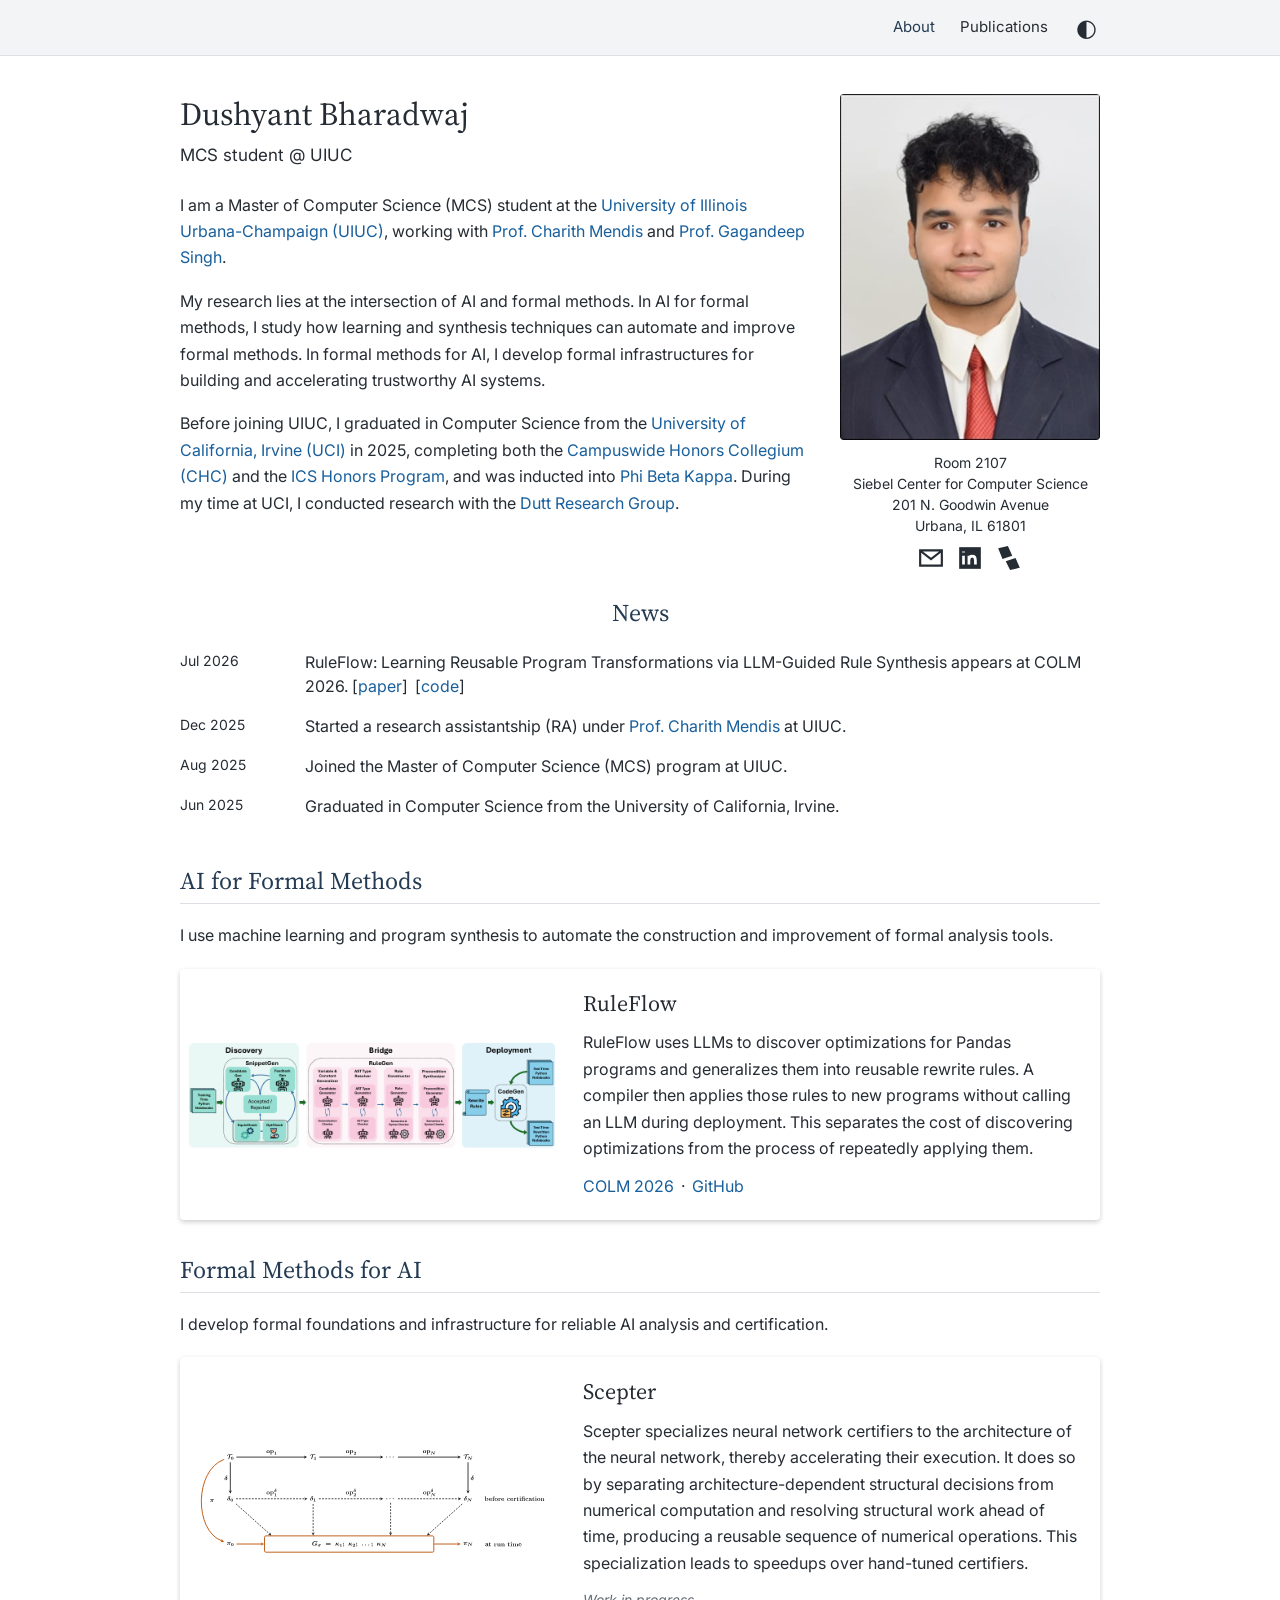
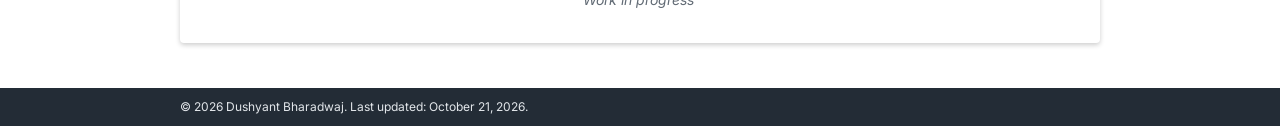
==== index.html @ 96fbc70a "Integrate research direction labels into natural prose" ====
<!doctype html><html lang="en"><head><meta charset="utf-8"><meta name="viewport" content="width=device-width,initial-scale=1"><meta name="description" content="Dushyant Bharadwaj — UIUC Master of Computer Science (MCS) student researching compilers, formal methods, and AI. UC Irvine honors graduate and Phi Beta Kappa member."><title>Dushyant Bharadwaj</title><link rel="stylesheet" href="https://fonts.googleapis.com/css2?family=Inter:wght@400;500;600;700&amp;family=Source+Serif+4:wght@400;500;600&amp;display=swap"><link rel="stylesheet" href="style.css?v=research-prose-1"><script defer src="content.js?v=research-prose-1"></script><script defer src="app.js?v=research-prose-1"></script></head><body data-page="about"><a class="skip" href="#main">Skip to content</a><header class="topbar"><div class="container nav-inner"><nav aria-label="Main navigation"><a href="index.html" data-page="about">About</a><a href="publications.html" data-page="publications">Publications</a><button id="theme" aria-label="Switch to dark theme" title="Change theme">◐</button></nav></div><div id="progress"></div></header><main class="container" id="main"></main><footer><div class="container" id="copyright"></div></footer><noscript>Please enable JavaScript to display your profile.</noscript></body></html>
---- style.css ----
:root{--bg:#fff;--text:#262c33;--muted:#626b75;--accent:#185f9b;--heading:#243b53;--nav:#f3f4f5;--active:#243b53;--border:#dce0e4;--placeholder:#f5f6f7}html[data-theme=dark]{--bg:#1d2228;--text:#e3e6e9;--muted:#adb5bf;--accent:#8dc5f5;--heading:#c1cfdd;--nav:#252c34;--active:#d0dce7;--border:#414b56;--placeholder:#292f37}*{box-sizing:border-box}body{margin:0;padding:94px 0 0;background:var(--bg);color:var(--text);font:400 16px/1.65 Inter,Arial,sans-serif}.container{max-width:950px;margin:auto;padding:0 15px}a{color:var(--accent);text-decoration:none}a:hover{text-decoration:underline}a:focus-visible,button:focus-visible,summary:focus-visible{outline:2px solid var(--accent);outline-offset:4px}.topbar{position:fixed;z-index:10;top:0;left:0;width:100%;background:var(--nav);border-bottom:1px solid var(--border)}.nav-inner{min-height:55px;display:flex;align-items:center;justify-content:flex-end}nav{display:flex;align-items:center;gap:25px}nav a{color:var(--text);font-size:15px}nav a.active{color:var(--active)}nav a:hover{text-decoration:none;color:var(--active)}#theme{font:24px Georgia,serif;border:0;background:none;color:var(--text);cursor:pointer;padding:0 3px}#progress{height:1px;width:0;background:var(--accent);position:absolute;bottom:-1px}h1,h2,h3{font-weight:400;line-height:1.3;margin-top:0}h1{font-size:32px;margin-bottom:5px}h2{font-size:24px;margin-bottom:18px;color:var(--heading)}h3{font-size:22px;margin-bottom:10px}p{margin:0 0 17px}.profile-intro{display:grid;grid-template-columns:minmax(0,1fr) 260px;gap:30px;align-items:start}.subtitle{font-size:17px;margin-bottom:23px}.profile-sidebar{padding-top:0}.portrait{width:100%;margin:0}.portrait img{width:100%;height:auto;display:block;border-radius:4px}.profile-location{text-align:center;font-size:14px;line-height:1.5;margin:12px 0 9px}.profile-social{justify-content:center}.portrait-placeholder{height:300px;background:var(--placeholder);display:flex;align-items:center;justify-content:center;flex-direction:column;color:var(--muted);gap:12px}.portrait-placeholder svg{height:72px;width:72px;stroke:currentColor;fill:none;stroke-width:1}.portrait-placeholder small{font-size:12px}.news{margin:26px 0 35px}.news h2{text-align:center}.news table{width:100%;border-collapse:collapse;line-height:1.5}.news th{font-weight:400;white-space:nowrap;vertical-align:top;text-align:left;width:125px;padding:4px 22px 12px 0;font-size:14px}.news td{padding:4px 0 12px}.research-group{margin-top:34px}.research-group>h2{padding-bottom:7px;border-bottom:1px solid var(--border)}.research-group>p{margin-bottom:20px}.project{display:grid;grid-template-columns:34% 1fr;gap:24px;align-items:center;margin-bottom:27px;padding-bottom:25px;border-bottom:1px solid var(--border)}.project.text-only{display:block}.project-image{display:flex;align-items:center;justify-content:center}.project-image img{display:block;width:100%;height:auto;max-height:250px;object-fit:contain;background:#fff;border-radius:3px}.project-placeholder{width:100%;height:160px;display:flex;flex-direction:column;align-items:center;justify-content:center;border:1px dashed var(--border);color:var(--muted);font-size:14px;background:var(--placeholder)}.project-body p{margin-bottom:12px}.project-status{font-size:14px;color:var(--muted);font-style:italic}.links{display:flex;gap:7px;flex-wrap:wrap}.missing{color:var(--accent);cursor:help}.social-icons{display:flex;align-items:center;gap:13px}.social-icons a,.social-icons .missing{display:inline-flex;color:var(--text);align-items:center;justify-content:center}.social-icons svg{width:26px;height:26px;fill:currentColor}.social-icons a:hover{color:var(--accent)}.social-bottom{justify-content:center;margin:40px 0 25px}.social-icons .missing{opacity:.65}footer{margin-top:45px;background:#232c36;color:#e3e7eb;font-size:12px;padding:9px 0}.publication{margin:28px 0;padding-bottom:24px;border-bottom:1px solid var(--border)}.publication h3{font-size:21px;margin-bottom:7px}.publication p{margin-bottom:6px}.publication details{margin-top:12px}.publication-note{font-size:13px;color:var(--muted);margin-top:10px}summary{color:var(--accent);cursor:pointer}.cv-section{margin:35px 0}.skip{position:fixed;top:-80px;left:10px;z-index:20;background:var(--bg);padding:8px}.skip:focus{top:4px}@media(max-width:700px){body{padding-top:78px}.container{padding-left:20px;padding-right:20px}.profile-intro{grid-template-columns:minmax(0,1fr) 190px;gap:22px}h1{font-size:29px}.profile-location{font-size:12px}.project{grid-template-columns:1fr;gap:15px}.project-image{max-width:380px;margin:auto}.news th{width:95px;font-size:13px;padding-right:12px}}@media(max-width:520px){.profile-intro{display:flex;flex-direction:column;gap:15px}.intro-copy{display:contents}.intro-copy h1{order:0;margin-bottom:0}.subtitle{order:1;margin-bottom:0}.profile-sidebar{order:2;width:210px;align-self:center}.bio{order:3;margin-top:8px}.news{margin-top:15px}nav{gap:20px}.research-group{margin-top:25px}h2{font-size:23px}}

.profile-location{font-style:normal}.project-subtitle{font-size:16px;font-style:italic;color:var(--heading);line-height:1.4}

.project.wide-image{grid-template-columns:1fr;gap:18px}.wide-image .project-image{max-width:none;width:100%}.wide-image .project-image img{max-height:none}

.project{grid-template-columns:5fr 7fr;gap:0;padding:0;border:0;border-radius:4px;overflow:hidden;box-shadow:0 2px 5px #0003;background:var(--bg)}.project>a,.project>.project-image{min-width:0;padding:8px}.project-body{padding:20px}.project-image img{max-height:none}.project-body h3{margin-bottom:12px}.project-body .links{margin-top:12px}@media(max-width:700px){.project{grid-template-columns:1fr}.project>a,.project>.project-image{padding:16px 16px 0;max-width:none;width:100%}}

.project.wide-image{grid-template-columns:1fr;gap:0}.project.wide-image>a{padding:20px 16px 0}.wide-image .project-image{max-width:none;width:100%}.wide-image .project-image img{max-height:none}

h1,h2,h3,h4{font-family:"Source Serif 4",Georgia,serif}.topbar,footer{font-family:Inter,Arial,sans-serif}

main a:not(:has(svg)):not(:has(.project-image)){text-decoration:none}main a:hover{color:var(--heading);text-decoration:none}

main a:hover{text-decoration:none}
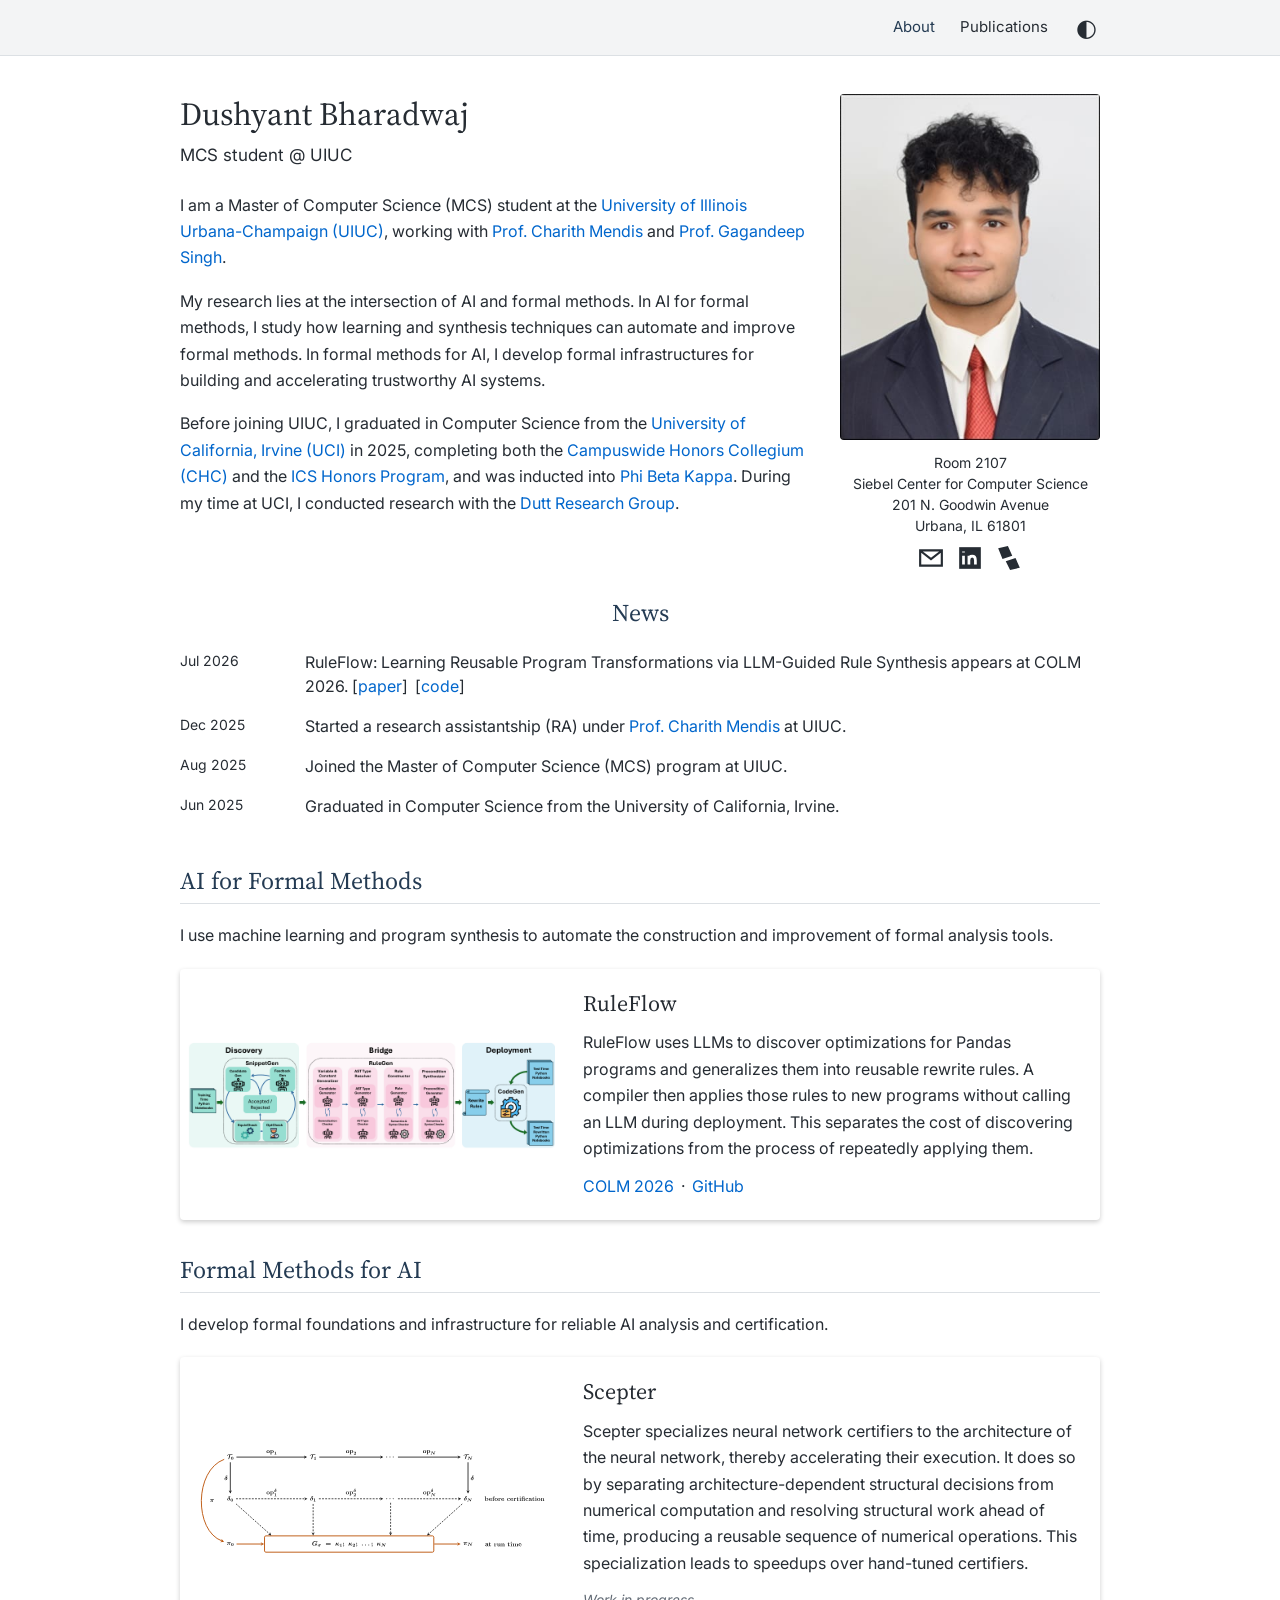
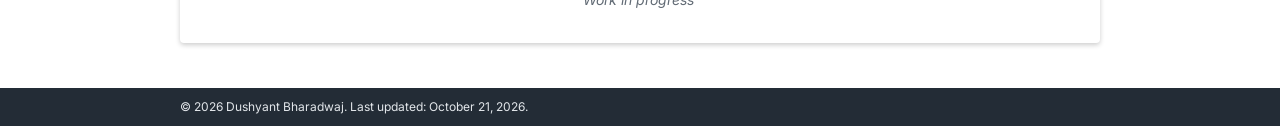
==== commit 3daae9fb: "Make link color a clearer blue" ====
--- a/index.html
+++ b/index.html
@@ -1 +1 @@
-<!doctype html><html lang="en"><head><meta charset="utf-8"><meta name="viewport" content="width=device-width,initial-scale=1"><meta name="description" content="Dushyant Bharadwaj — UIUC Master of Computer Science (MCS) student researching compilers, formal methods, and AI. UC Irvine honors graduate and Phi Beta Kappa member."><title>Dushyant Bharadwaj</title><link rel="stylesheet" href="https://fonts.googleapis.com/css2?family=Inter:wght@400;500;600;700&amp;family=Source+Serif+4:wght@400;500;600&amp;display=swap"><link rel="stylesheet" href="style.css?v=research-prose-1"><script defer src="content.js?v=research-prose-1"></script><script defer src="app.js?v=research-prose-1"></script></head><body data-page="about"><a class="skip" href="#main">Skip to content</a><header class="topbar"><div class="container nav-inner"><nav aria-label="Main navigation"><a href="index.html" data-page="about">About</a><a href="publications.html" data-page="publications">Publications</a><button id="theme" aria-label="Switch to dark theme" title="Change theme">◐</button></nav></div><div id="progress"></div></header><main class="container" id="main"></main><footer><div class="container" id="copyright"></div></footer><noscript>Please enable JavaScript to display your profile.</noscript></body></html>
+<!doctype html><html lang="en"><head><meta charset="utf-8"><meta name="viewport" content="width=device-width,initial-scale=1"><meta name="description" content="Dushyant Bharadwaj — UIUC Master of Computer Science (MCS) student researching compilers, formal methods, and AI. UC Irvine honors graduate and Phi Beta Kappa member."><title>Dushyant Bharadwaj</title><link rel="stylesheet" href="https://fonts.googleapis.com/css2?family=Inter:wght@400;500;600;700&amp;family=Source+Serif+4:wght@400;500;600&amp;display=swap"><link rel="stylesheet" href="style.css?v=bluer-links-1"><script defer src="content.js?v=bluer-links-1"></script><script defer src="app.js?v=bluer-links-1"></script></head><body data-page="about"><a class="skip" href="#main">Skip to content</a><header class="topbar"><div class="container nav-inner"><nav aria-label="Main navigation"><a href="index.html" data-page="about">About</a><a href="publications.html" data-page="publications">Publications</a><button id="theme" aria-label="Switch to dark theme" title="Change theme">◐</button></nav></div><div id="progress"></div></header><main class="container" id="main"></main><footer><div class="container" id="copyright"></div></footer><noscript>Please enable JavaScript to display your profile.</noscript></body></html>
--- a/style.css
+++ b/style.css
@@ -1,4 +1,4 @@
-:root{--bg:#fff;--text:#262c33;--muted:#626b75;--accent:#185f9b;--heading:#243b53;--nav:#f3f4f5;--active:#243b53;--border:#dce0e4;--placeholder:#f5f6f7}html[data-theme=dark]{--bg:#1d2228;--text:#e3e6e9;--muted:#adb5bf;--accent:#8dc5f5;--heading:#c1cfdd;--nav:#252c34;--active:#d0dce7;--border:#414b56;--placeholder:#292f37}*{box-sizing:border-box}body{margin:0;padding:94px 0 0;background:var(--bg);color:var(--text);font:400 16px/1.65 Inter,Arial,sans-serif}.container{max-width:950px;margin:auto;padding:0 15px}a{color:var(--accent);text-decoration:none}a:hover{text-decoration:underline}a:focus-visible,button:focus-visible,summary:focus-visible{outline:2px solid var(--accent);outline-offset:4px}.topbar{position:fixed;z-index:10;top:0;left:0;width:100%;background:var(--nav);border-bottom:1px solid var(--border)}.nav-inner{min-height:55px;display:flex;align-items:center;justify-content:flex-end}nav{display:flex;align-items:center;gap:25px}nav a{color:var(--text);font-size:15px}nav a.active{color:var(--active)}nav a:hover{text-decoration:none;color:var(--active)}#theme{font:24px Georgia,serif;border:0;background:none;color:var(--text);cursor:pointer;padding:0 3px}#progress{height:1px;width:0;background:var(--accent);position:absolute;bottom:-1px}h1,h2,h3{font-weight:400;line-height:1.3;margin-top:0}h1{font-size:32px;margin-bottom:5px}h2{font-size:24px;margin-bottom:18px;color:var(--heading)}h3{font-size:22px;margin-bottom:10px}p{margin:0 0 17px}.profile-intro{display:grid;grid-template-columns:minmax(0,1fr) 260px;gap:30px;align-items:start}.subtitle{font-size:17px;margin-bottom:23px}.profile-sidebar{padding-top:0}.portrait{width:100%;margin:0}.portrait img{width:100%;height:auto;display:block;border-radius:4px}.profile-location{text-align:center;font-size:14px;line-height:1.5;margin:12px 0 9px}.profile-social{justify-content:center}.portrait-placeholder{height:300px;background:var(--placeholder);display:flex;align-items:center;justify-content:center;flex-direction:column;color:var(--muted);gap:12px}.portrait-placeholder svg{height:72px;width:72px;stroke:currentColor;fill:none;stroke-width:1}.portrait-placeholder small{font-size:12px}.news{margin:26px 0 35px}.news h2{text-align:center}.news table{width:100%;border-collapse:collapse;line-height:1.5}.news th{font-weight:400;white-space:nowrap;vertical-align:top;text-align:left;width:125px;padding:4px 22px 12px 0;font-size:14px}.news td{padding:4px 0 12px}.research-group{margin-top:34px}.research-group>h2{padding-bottom:7px;border-bottom:1px solid var(--border)}.research-group>p{margin-bottom:20px}.project{display:grid;grid-template-columns:34% 1fr;gap:24px;align-items:center;margin-bottom:27px;padding-bottom:25px;border-bottom:1px solid var(--border)}.project.text-only{display:block}.project-image{display:flex;align-items:center;justify-content:center}.project-image img{display:block;width:100%;height:auto;max-height:250px;object-fit:contain;background:#fff;border-radius:3px}.project-placeholder{width:100%;height:160px;display:flex;flex-direction:column;align-items:center;justify-content:center;border:1px dashed var(--border);color:var(--muted);font-size:14px;background:var(--placeholder)}.project-body p{margin-bottom:12px}.project-status{font-size:14px;color:var(--muted);font-style:italic}.links{display:flex;gap:7px;flex-wrap:wrap}.missing{color:var(--accent);cursor:help}.social-icons{display:flex;align-items:center;gap:13px}.social-icons a,.social-icons .missing{display:inline-flex;color:var(--text);align-items:center;justify-content:center}.social-icons svg{width:26px;height:26px;fill:currentColor}.social-icons a:hover{color:var(--accent)}.social-bottom{justify-content:center;margin:40px 0 25px}.social-icons .missing{opacity:.65}footer{margin-top:45px;background:#232c36;color:#e3e7eb;font-size:12px;padding:9px 0}.publication{margin:28px 0;padding-bottom:24px;border-bottom:1px solid var(--border)}.publication h3{font-size:21px;margin-bottom:7px}.publication p{margin-bottom:6px}.publication details{margin-top:12px}.publication-note{font-size:13px;color:var(--muted);margin-top:10px}summary{color:var(--accent);cursor:pointer}.cv-section{margin:35px 0}.skip{position:fixed;top:-80px;left:10px;z-index:20;background:var(--bg);padding:8px}.skip:focus{top:4px}@media(max-width:700px){body{padding-top:78px}.container{padding-left:20px;padding-right:20px}.profile-intro{grid-template-columns:minmax(0,1fr) 190px;gap:22px}h1{font-size:29px}.profile-location{font-size:12px}.project{grid-template-columns:1fr;gap:15px}.project-image{max-width:380px;margin:auto}.news th{width:95px;font-size:13px;padding-right:12px}}@media(max-width:520px){.profile-intro{display:flex;flex-direction:column;gap:15px}.intro-copy{display:contents}.intro-copy h1{order:0;margin-bottom:0}.subtitle{order:1;margin-bottom:0}.profile-sidebar{order:2;width:210px;align-self:center}.bio{order:3;margin-top:8px}.news{margin-top:15px}nav{gap:20px}.research-group{margin-top:25px}h2{font-size:23px}}
+:root{--bg:#fff;--text:#262c33;--muted:#626b75;--accent:#0066cc;--heading:#243b53;--nav:#f3f4f5;--active:#243b53;--border:#dce0e4;--placeholder:#f5f6f7}html[data-theme=dark]{--bg:#1d2228;--text:#e3e6e9;--muted:#adb5bf;--accent:#79b8ff;--heading:#c1cfdd;--nav:#252c34;--active:#d0dce7;--border:#414b56;--placeholder:#292f37}*{box-sizing:border-box}body{margin:0;padding:94px 0 0;background:var(--bg);color:var(--text);font:400 16px/1.65 Inter,Arial,sans-serif}.container{max-width:950px;margin:auto;padding:0 15px}a{color:var(--accent);text-decoration:none}a:hover{text-decoration:underline}a:focus-visible,button:focus-visible,summary:focus-visible{outline:2px solid var(--accent);outline-offset:4px}.topbar{position:fixed;z-index:10;top:0;left:0;width:100%;background:var(--nav);border-bottom:1px solid var(--border)}.nav-inner{min-height:55px;display:flex;align-items:center;justify-content:flex-end}nav{display:flex;align-items:center;gap:25px}nav a{color:var(--text);font-size:15px}nav a.active{color:var(--active)}nav a:hover{text-decoration:none;color:var(--active)}#theme{font:24px Georgia,serif;border:0;background:none;color:var(--text);cursor:pointer;padding:0 3px}#progress{height:1px;width:0;background:var(--accent);position:absolute;bottom:-1px}h1,h2,h3{font-weight:400;line-height:1.3;margin-top:0}h1{font-size:32px;margin-bottom:5px}h2{font-size:24px;margin-bottom:18px;color:var(--heading)}h3{font-size:22px;margin-bottom:10px}p{margin:0 0 17px}.profile-intro{display:grid;grid-template-columns:minmax(0,1fr) 260px;gap:30px;align-items:start}.subtitle{font-size:17px;margin-bottom:23px}.profile-sidebar{padding-top:0}.portrait{width:100%;margin:0}.portrait img{width:100%;height:auto;display:block;border-radius:4px}.profile-location{text-align:center;font-size:14px;line-height:1.5;margin:12px 0 9px}.profile-social{justify-content:center}.portrait-placeholder{height:300px;background:var(--placeholder);display:flex;align-items:center;justify-content:center;flex-direction:column;color:var(--muted);gap:12px}.portrait-placeholder svg{height:72px;width:72px;stroke:currentColor;fill:none;stroke-width:1}.portrait-placeholder small{font-size:12px}.news{margin:26px 0 35px}.news h2{text-align:center}.news table{width:100%;border-collapse:collapse;line-height:1.5}.news th{font-weight:400;white-space:nowrap;vertical-align:top;text-align:left;width:125px;padding:4px 22px 12px 0;font-size:14px}.news td{padding:4px 0 12px}.research-group{margin-top:34px}.research-group>h2{padding-bottom:7px;border-bottom:1px solid var(--border)}.research-group>p{margin-bottom:20px}.project{display:grid;grid-template-columns:34% 1fr;gap:24px;align-items:center;margin-bottom:27px;padding-bottom:25px;border-bottom:1px solid var(--border)}.project.text-only{display:block}.project-image{display:flex;align-items:center;justify-content:center}.project-image img{display:block;width:100%;height:auto;max-height:250px;object-fit:contain;background:#fff;border-radius:3px}.project-placeholder{width:100%;height:160px;display:flex;flex-direction:column;align-items:center;justify-content:center;border:1px dashed var(--border);color:var(--muted);font-size:14px;background:var(--placeholder)}.project-body p{margin-bottom:12px}.project-status{font-size:14px;color:var(--muted);font-style:italic}.links{display:flex;gap:7px;flex-wrap:wrap}.missing{color:var(--accent);cursor:help}.social-icons{display:flex;align-items:center;gap:13px}.social-icons a,.social-icons .missing{display:inline-flex;color:var(--text);align-items:center;justify-content:center}.social-icons svg{width:26px;height:26px;fill:currentColor}.social-icons a:hover{color:var(--accent)}.social-bottom{justify-content:center;margin:40px 0 25px}.social-icons .missing{opacity:.65}footer{margin-top:45px;background:#232c36;color:#e3e7eb;font-size:12px;padding:9px 0}.publication{margin:28px 0;padding-bottom:24px;border-bottom:1px solid var(--border)}.publication h3{font-size:21px;margin-bottom:7px}.publication p{margin-bottom:6px}.publication details{margin-top:12px}.publication-note{font-size:13px;color:var(--muted);margin-top:10px}summary{color:var(--accent);cursor:pointer}.cv-section{margin:35px 0}.skip{position:fixed;top:-80px;left:10px;z-index:20;background:var(--bg);padding:8px}.skip:focus{top:4px}@media(max-width:700px){body{padding-top:78px}.container{padding-left:20px;padding-right:20px}.profile-intro{grid-template-columns:minmax(0,1fr) 190px;gap:22px}h1{font-size:29px}.profile-location{font-size:12px}.project{grid-template-columns:1fr;gap:15px}.project-image{max-width:380px;margin:auto}.news th{width:95px;font-size:13px;padding-right:12px}}@media(max-width:520px){.profile-intro{display:flex;flex-direction:column;gap:15px}.intro-copy{display:contents}.intro-copy h1{order:0;margin-bottom:0}.subtitle{order:1;margin-bottom:0}.profile-sidebar{order:2;width:210px;align-self:center}.bio{order:3;margin-top:8px}.news{margin-top:15px}nav{gap:20px}.research-group{margin-top:25px}h2{font-size:23px}}
 
 .profile-location{font-style:normal}.project-subtitle{font-size:16px;font-style:italic;color:var(--heading);line-height:1.4}
 
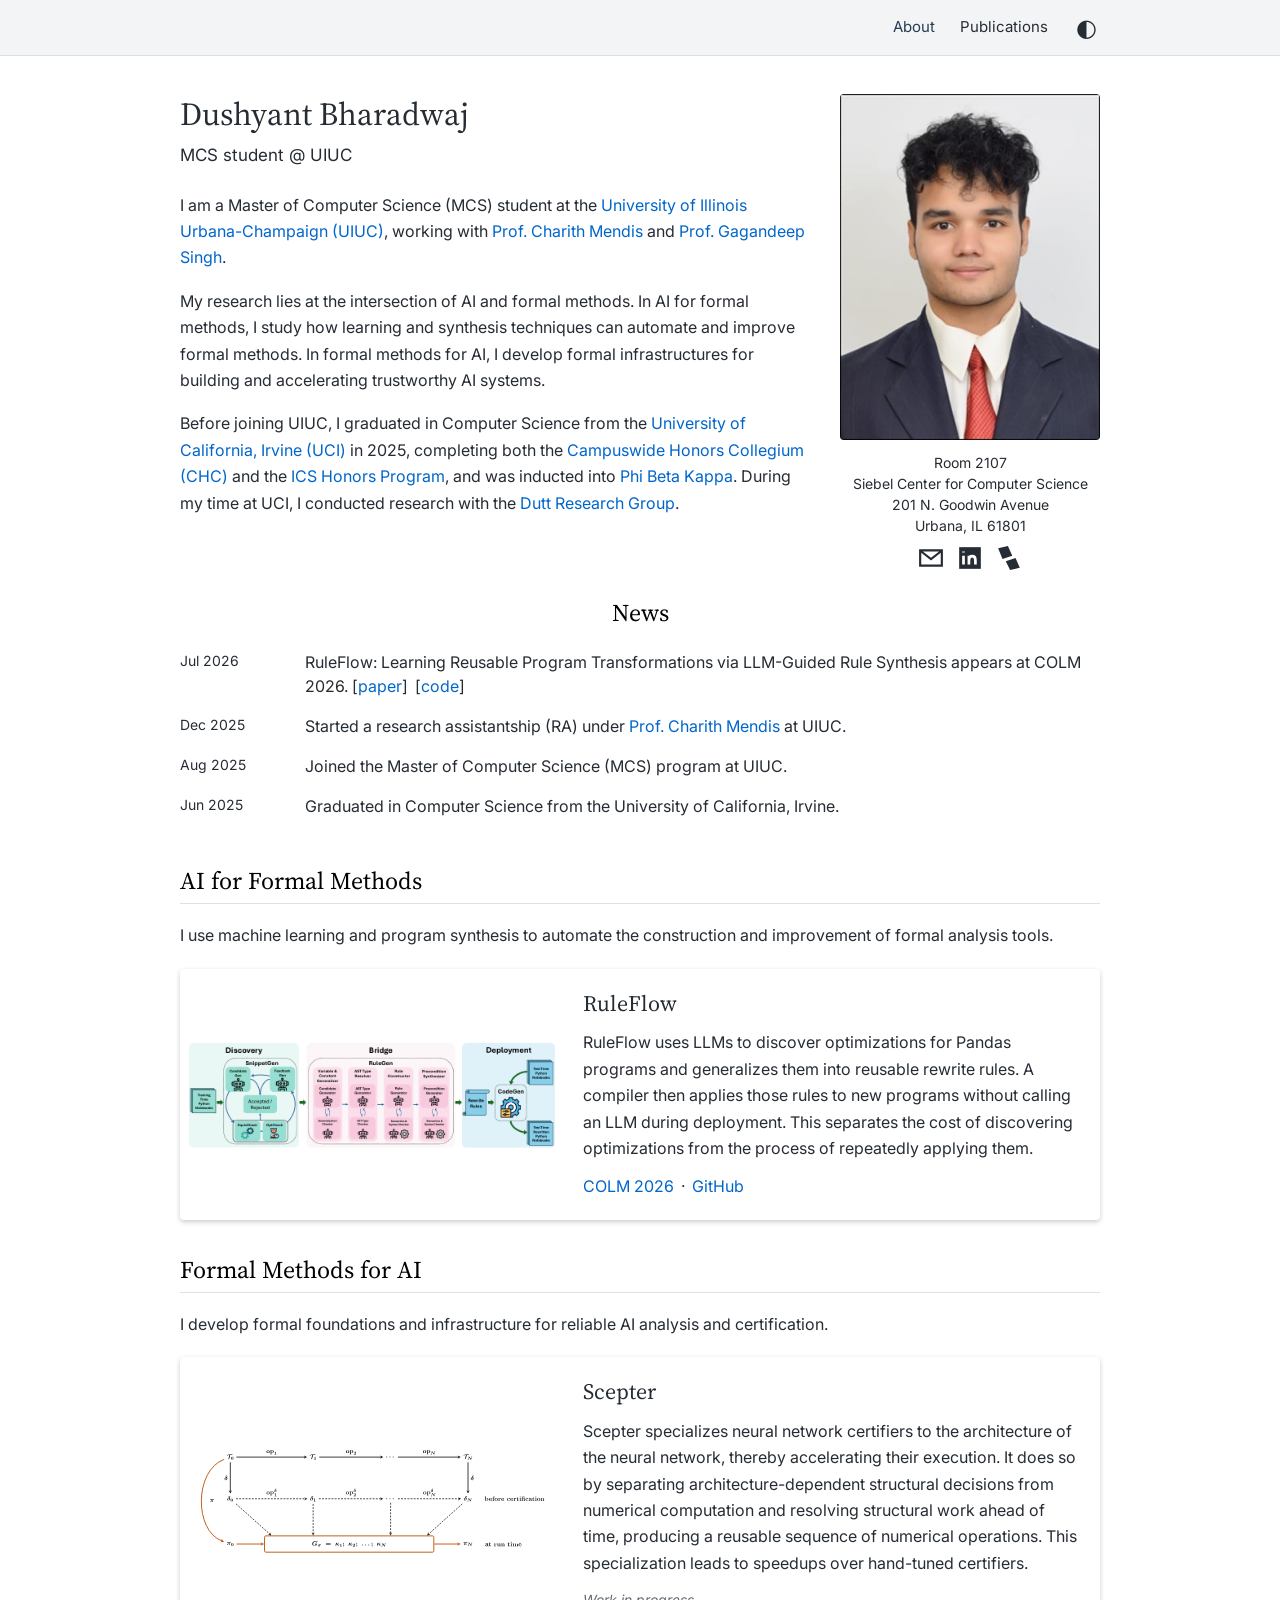
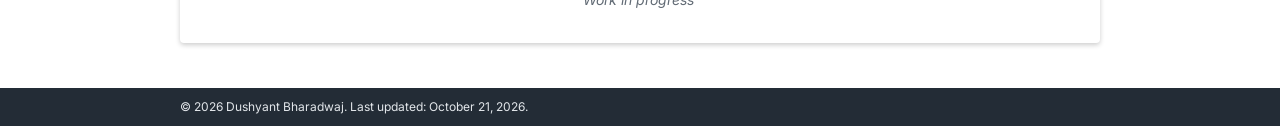
==== commit 6826fd72: "Make news and research section headings black" ====
--- a/index.html
+++ b/index.html
@@ -1 +1 @@
-<!doctype html><html lang="en"><head><meta charset="utf-8"><meta name="viewport" content="width=device-width,initial-scale=1"><meta name="description" content="Dushyant Bharadwaj — UIUC Master of Computer Science (MCS) student researching compilers, formal methods, and AI. UC Irvine honors graduate and Phi Beta Kappa member."><title>Dushyant Bharadwaj</title><link rel="stylesheet" href="https://fonts.googleapis.com/css2?family=Inter:wght@400;500;600;700&amp;family=Source+Serif+4:wght@400;500;600&amp;display=swap"><link rel="stylesheet" href="style.css?v=bluer-links-1"><script defer src="content.js?v=bluer-links-1"></script><script defer src="app.js?v=bluer-links-1"></script></head><body data-page="about"><a class="skip" href="#main">Skip to content</a><header class="topbar"><div class="container nav-inner"><nav aria-label="Main navigation"><a href="index.html" data-page="about">About</a><a href="publications.html" data-page="publications">Publications</a><button id="theme" aria-label="Switch to dark theme" title="Change theme">◐</button></nav></div><div id="progress"></div></header><main class="container" id="main"></main><footer><div class="container" id="copyright"></div></footer><noscript>Please enable JavaScript to display your profile.</noscript></body></html>
+<!doctype html><html lang="en"><head><meta charset="utf-8"><meta name="viewport" content="width=device-width,initial-scale=1"><meta name="description" content="Dushyant Bharadwaj — UIUC Master of Computer Science (MCS) student researching compilers, formal methods, and AI. UC Irvine honors graduate and Phi Beta Kappa member."><title>Dushyant Bharadwaj</title><link rel="stylesheet" href="https://fonts.googleapis.com/css2?family=Inter:wght@400;500;600;700&amp;family=Source+Serif+4:wght@400;500;600&amp;display=swap"><link rel="stylesheet" href="style.css?v=black-headings-1"><script defer src="content.js?v=black-headings-1"></script><script defer src="app.js?v=black-headings-1"></script></head><body data-page="about"><a class="skip" href="#main">Skip to content</a><header class="topbar"><div class="container nav-inner"><nav aria-label="Main navigation"><a href="index.html" data-page="about">About</a><a href="publications.html" data-page="publications">Publications</a><button id="theme" aria-label="Switch to dark theme" title="Change theme">◐</button></nav></div><div id="progress"></div></header><main class="container" id="main"></main><footer><div class="container" id="copyright"></div></footer><noscript>Please enable JavaScript to display your profile.</noscript></body></html>
--- a/style.css
+++ b/style.css
@@ -13,3 +13,5 @@
 main a:not(:has(svg)):not(:has(.project-image)){text-decoration:none}main a:hover{color:var(--heading);text-decoration:none}
 
 main a:hover{text-decoration:none}
+
+.news h2,.research-group>h2{color:#000}html[data-theme=dark] .news h2,html[data-theme=dark] .research-group>h2{color:var(--text)}
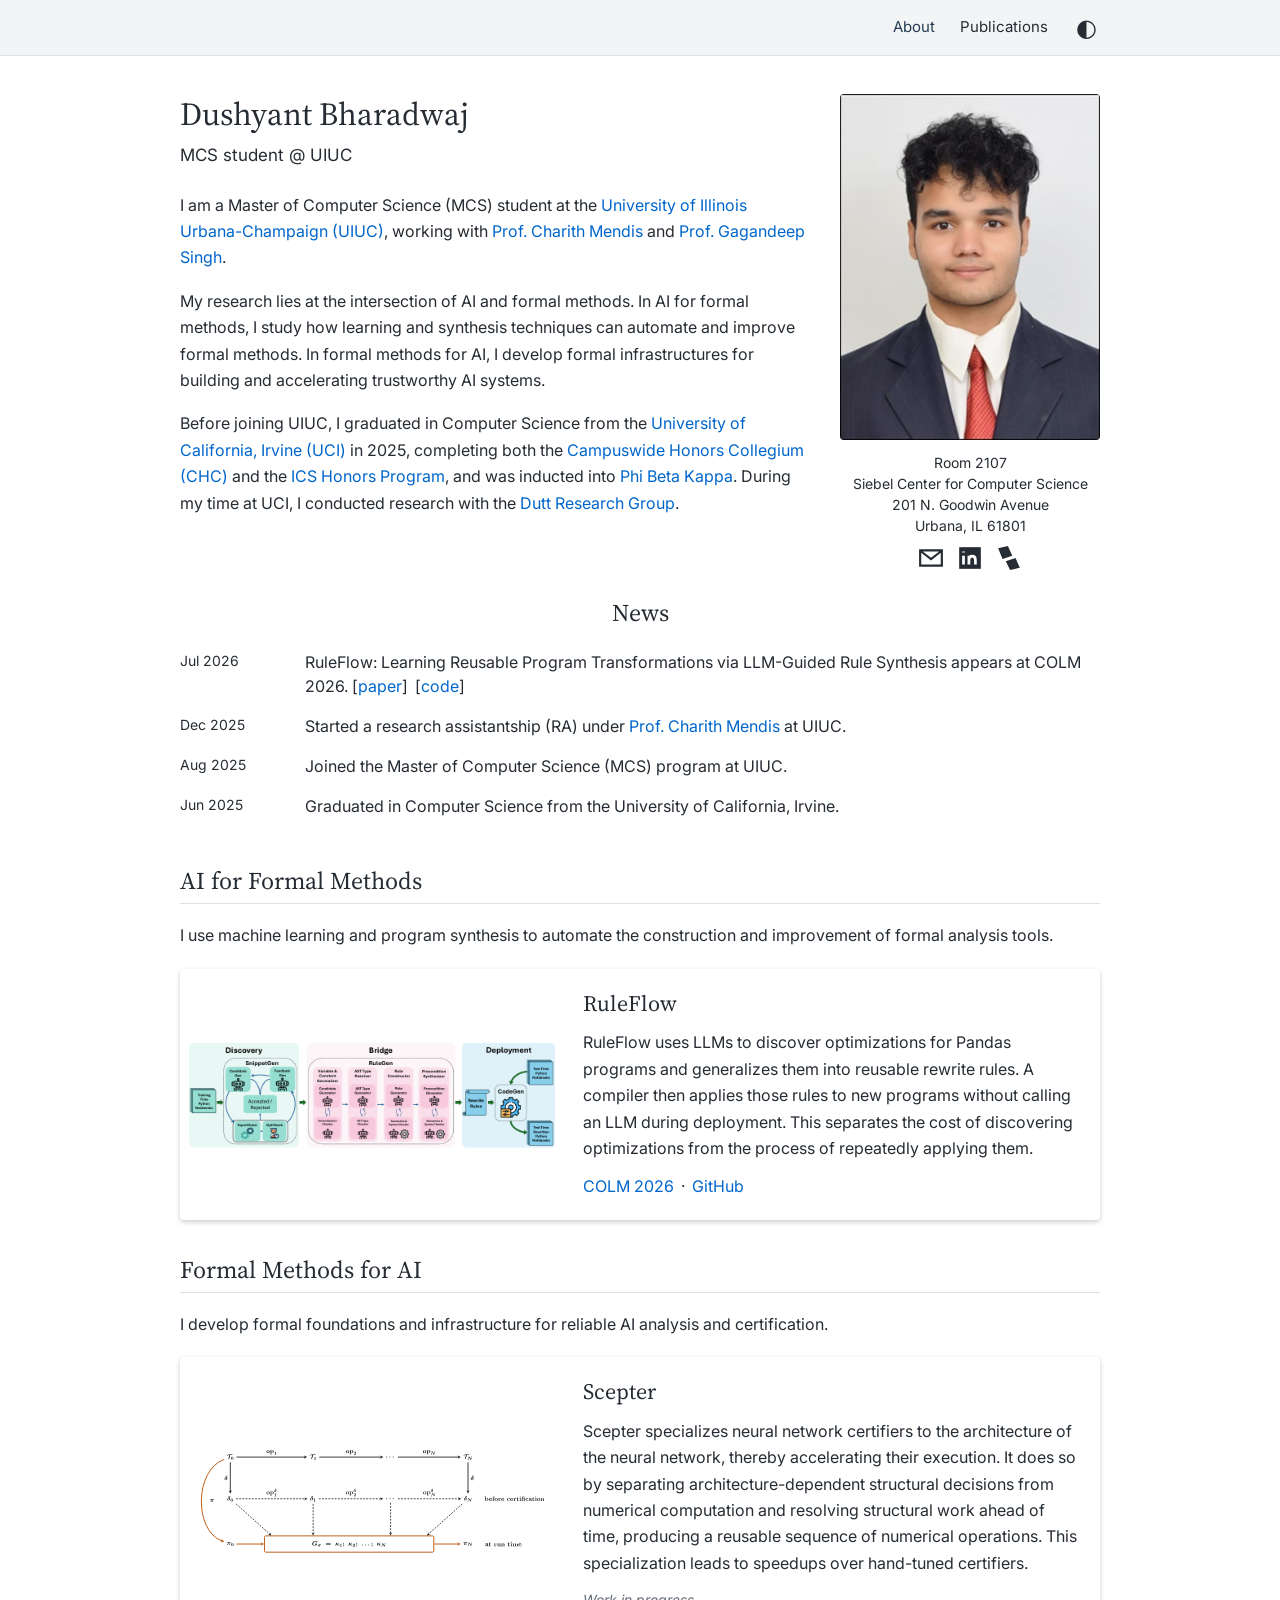
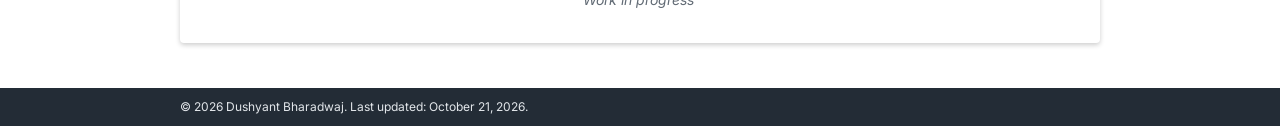
==== commit 8d24b558: "Use consistent heading color throughout website" ====
--- a/index.html
+++ b/index.html
@@ -1 +1 @@
-<!doctype html><html lang="en"><head><meta charset="utf-8"><meta name="viewport" content="width=device-width,initial-scale=1"><meta name="description" content="Dushyant Bharadwaj — UIUC Master of Computer Science (MCS) student researching compilers, formal methods, and AI. UC Irvine honors graduate and Phi Beta Kappa member."><title>Dushyant Bharadwaj</title><link rel="stylesheet" href="https://fonts.googleapis.com/css2?family=Inter:wght@400;500;600;700&amp;family=Source+Serif+4:wght@400;500;600&amp;display=swap"><link rel="stylesheet" href="style.css?v=black-headings-1"><script defer src="content.js?v=black-headings-1"></script><script defer src="app.js?v=black-headings-1"></script></head><body data-page="about"><a class="skip" href="#main">Skip to content</a><header class="topbar"><div class="container nav-inner"><nav aria-label="Main navigation"><a href="index.html" data-page="about">About</a><a href="publications.html" data-page="publications">Publications</a><button id="theme" aria-label="Switch to dark theme" title="Change theme">◐</button></nav></div><div id="progress"></div></header><main class="container" id="main"></main><footer><div class="container" id="copyright"></div></footer><noscript>Please enable JavaScript to display your profile.</noscript></body></html>
+<!doctype html><html lang="en"><head><meta charset="utf-8"><meta name="viewport" content="width=device-width,initial-scale=1"><meta name="description" content="Dushyant Bharadwaj — UIUC Master of Computer Science (MCS) student researching compilers, formal methods, and AI. UC Irvine honors graduate and Phi Beta Kappa member."><title>Dushyant Bharadwaj</title><link rel="stylesheet" href="https://fonts.googleapis.com/css2?family=Inter:wght@400;500;600;700&amp;family=Source+Serif+4:wght@400;500;600&amp;display=swap"><link rel="stylesheet" href="style.css?v=consistent-headings-1"><script defer src="content.js?v=consistent-headings-1"></script><script defer src="app.js?v=consistent-headings-1"></script></head><body data-page="about"><a class="skip" href="#main">Skip to content</a><header class="topbar"><div class="container nav-inner"><nav aria-label="Main navigation"><a href="index.html" data-page="about">About</a><a href="publications.html" data-page="publications">Publications</a><button id="theme" aria-label="Switch to dark theme" title="Change theme">◐</button></nav></div><div id="progress"></div></header><main class="container" id="main"></main><footer><div class="container" id="copyright"></div></footer><noscript>Please enable JavaScript to display your profile.</noscript></body></html>
--- a/style.css
+++ b/style.css
@@ -15,3 +15,5 @@
 main a:hover{text-decoration:none}
 
 .news h2,.research-group>h2{color:#000}html[data-theme=dark] .news h2,html[data-theme=dark] .research-group>h2{color:var(--text)}
+
+h1,h2,h3,h4,.news h2,.research-group>h2{color:var(--text)}
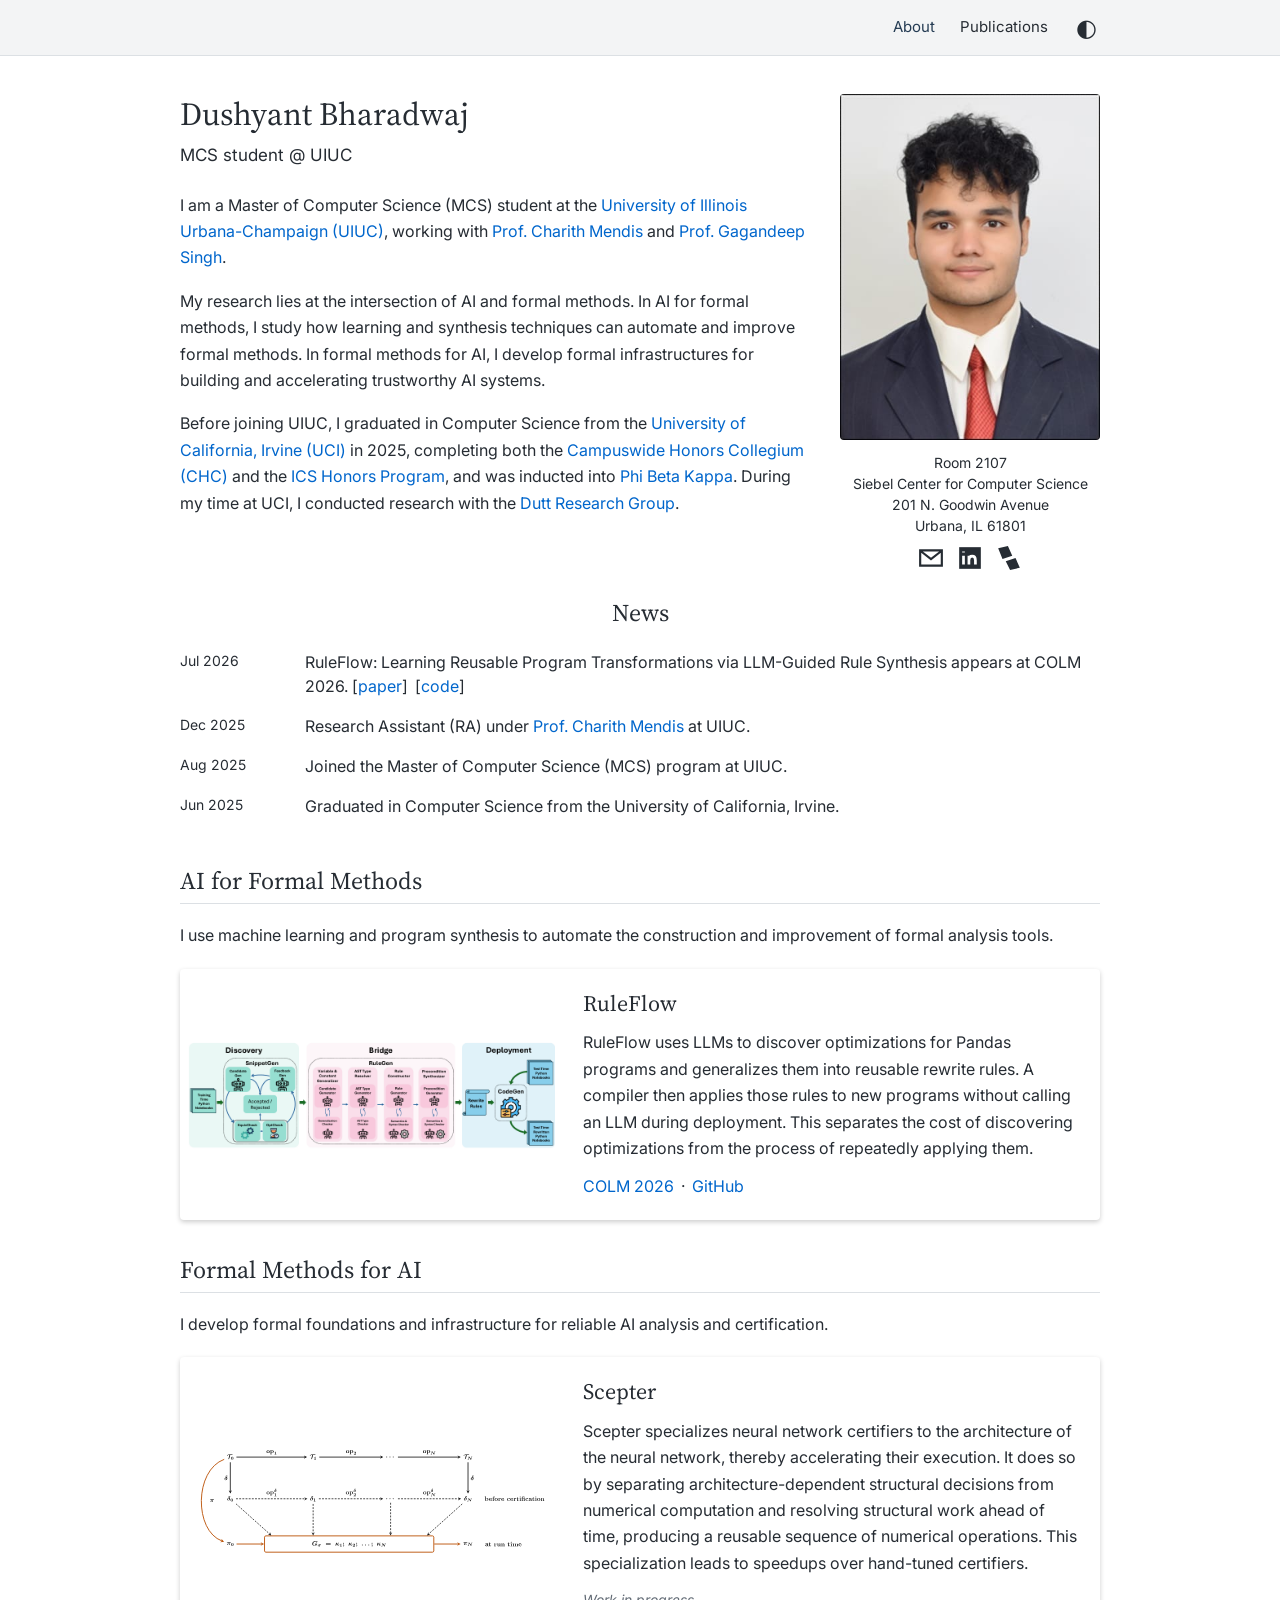
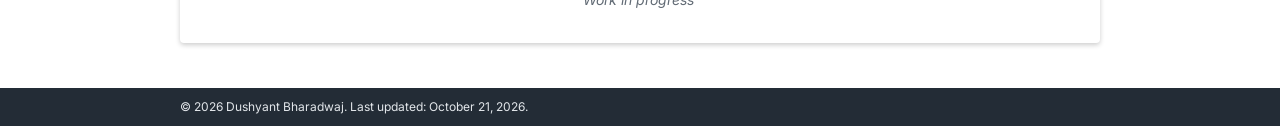
==== commit f198eee3: "Describe research assistant role as ongoing" ====
--- a/index.html
+++ b/index.html
@@ -1 +1 @@
-<!doctype html><html lang="en"><head><meta charset="utf-8"><meta name="viewport" content="width=device-width,initial-scale=1"><meta name="description" content="Dushyant Bharadwaj — UIUC Master of Computer Science (MCS) student researching compilers, formal methods, and AI. UC Irvine honors graduate and Phi Beta Kappa member."><title>Dushyant Bharadwaj</title><link rel="stylesheet" href="https://fonts.googleapis.com/css2?family=Inter:wght@400;500;600;700&amp;family=Source+Serif+4:wght@400;500;600&amp;display=swap"><link rel="stylesheet" href="style.css?v=consistent-headings-1"><script defer src="content.js?v=consistent-headings-1"></script><script defer src="app.js?v=consistent-headings-1"></script></head><body data-page="about"><a class="skip" href="#main">Skip to content</a><header class="topbar"><div class="container nav-inner"><nav aria-label="Main navigation"><a href="index.html" data-page="about">About</a><a href="publications.html" data-page="publications">Publications</a><button id="theme" aria-label="Switch to dark theme" title="Change theme">◐</button></nav></div><div id="progress"></div></header><main class="container" id="main"></main><footer><div class="container" id="copyright"></div></footer><noscript>Please enable JavaScript to display your profile.</noscript></body></html>
+<!doctype html><html lang="en"><head><meta charset="utf-8"><meta name="viewport" content="width=device-width,initial-scale=1"><meta name="description" content="Dushyant Bharadwaj — UIUC Master of Computer Science (MCS) student researching compilers, formal methods, and AI. UC Irvine honors graduate and Phi Beta Kappa member."><title>Dushyant Bharadwaj</title><link rel="stylesheet" href="https://fonts.googleapis.com/css2?family=Inter:wght@400;500;600;700&amp;family=Source+Serif+4:wght@400;500;600&amp;display=swap"><link rel="stylesheet" href="style.css?v=ongoing-ra-1"><script defer src="content.js?v=ongoing-ra-1"></script><script defer src="app.js?v=ongoing-ra-1"></script></head><body data-page="about"><a class="skip" href="#main">Skip to content</a><header class="topbar"><div class="container nav-inner"><nav aria-label="Main navigation"><a href="index.html" data-page="about">About</a><a href="publications.html" data-page="publications">Publications</a><button id="theme" aria-label="Switch to dark theme" title="Change theme">◐</button></nav></div><div id="progress"></div></header><main class="container" id="main"></main><footer><div class="container" id="copyright"></div></footer><noscript>Please enable JavaScript to display your profile.</noscript></body></html>
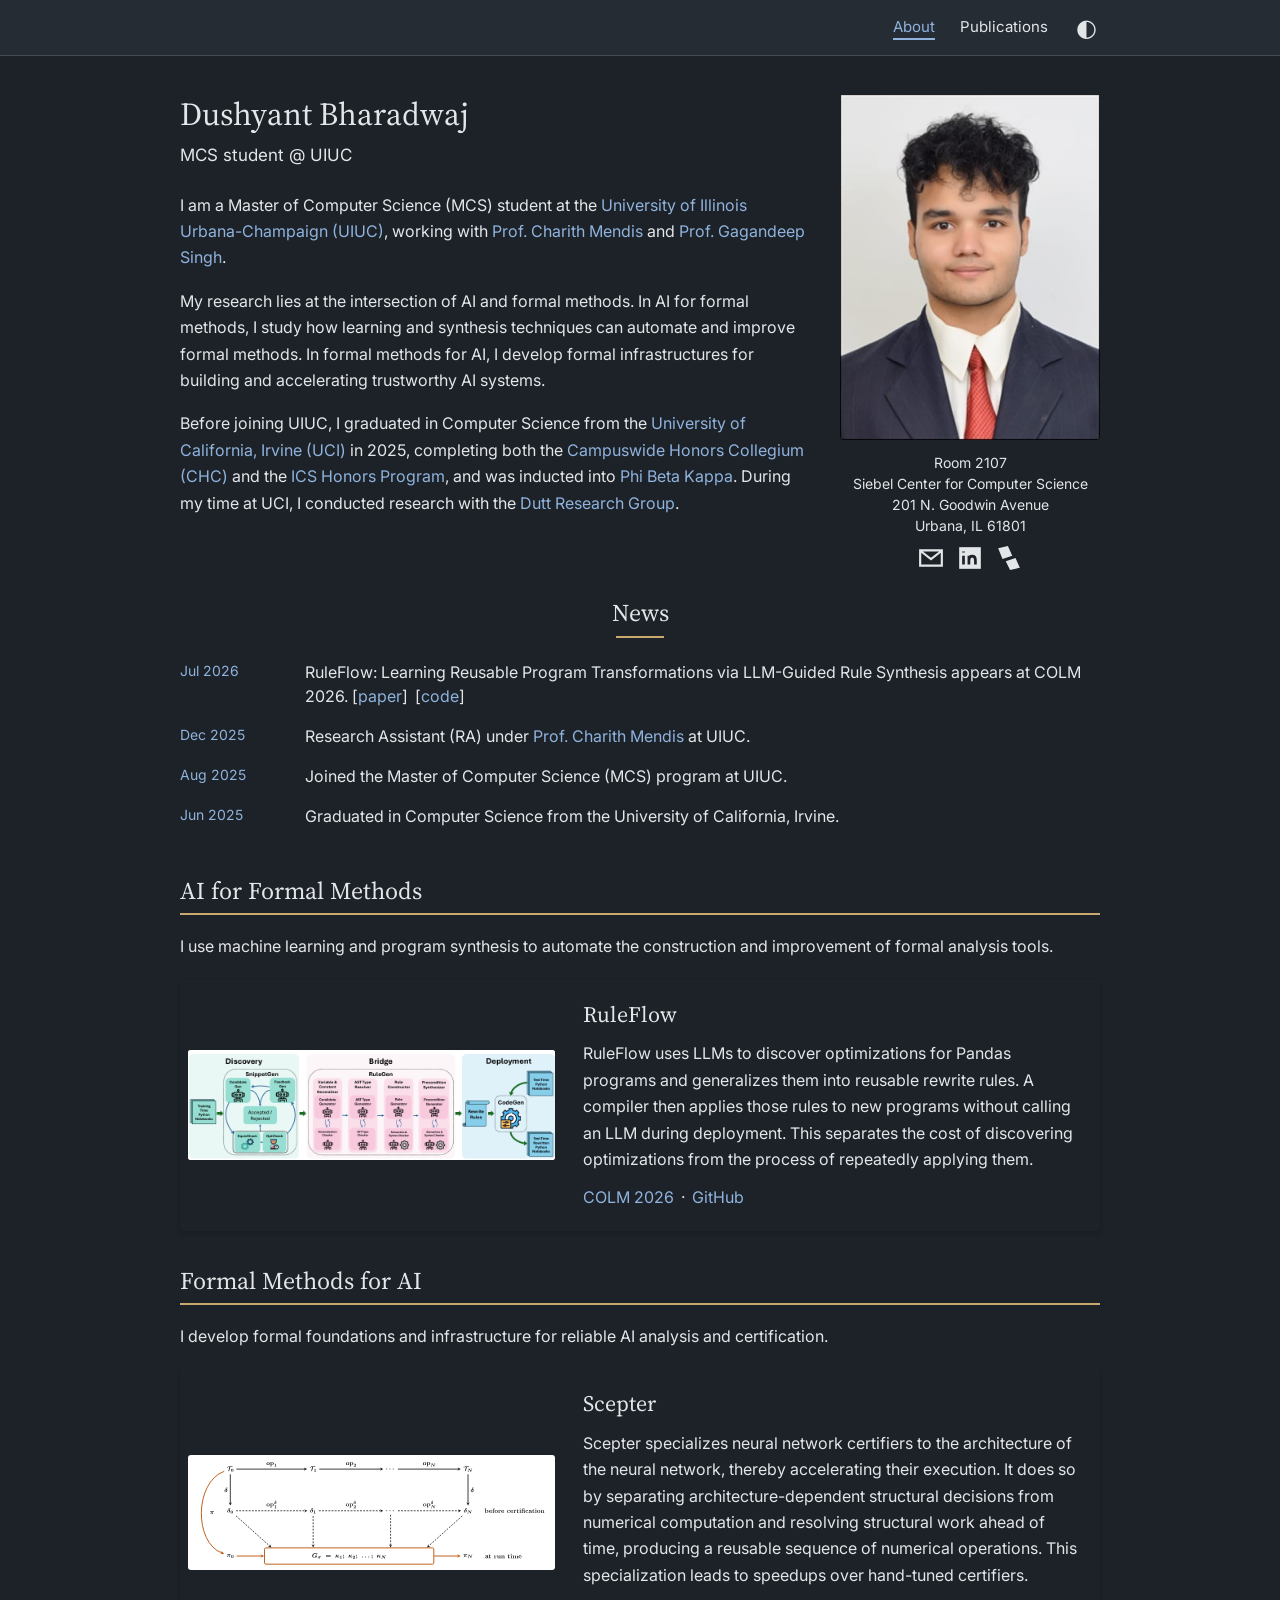
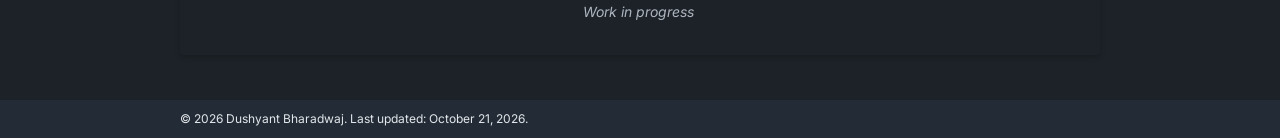
==== commit c8f13bd2: "Add navy and buff accent and make dark theme the default Co-Authored-By: Claude Opus 5.5 <noreply@an" ====
--- a/index.html
+++ b/index.html
@@ -1 +1 @@
-<!doctype html><html lang="en"><head><meta charset="utf-8"><meta name="viewport" content="width=device-width,initial-scale=1"><meta name="description" content="Dushyant Bharadwaj — UIUC Master of Computer Science (MCS) student researching compilers, formal methods, and AI. UC Irvine honors graduate and Phi Beta Kappa member."><title>Dushyant Bharadwaj</title><link rel="stylesheet" href="https://fonts.googleapis.com/css2?family=Inter:wght@400;500;600;700&amp;family=Source+Serif+4:wght@400;500;600&amp;display=swap"><link rel="stylesheet" href="style.css?v=ongoing-ra-1"><script defer src="content.js?v=ongoing-ra-1"></script><script defer src="app.js?v=ongoing-ra-1"></script></head><body data-page="about"><a class="skip" href="#main">Skip to content</a><header class="topbar"><div class="container nav-inner"><nav aria-label="Main navigation"><a href="index.html" data-page="about">About</a><a href="publications.html" data-page="publications">Publications</a><button id="theme" aria-label="Switch to dark theme" title="Change theme">◐</button></nav></div><div id="progress"></div></header><main class="container" id="main"></main><footer><div class="container" id="copyright"></div></footer><noscript>Please enable JavaScript to display your profile.</noscript></body></html>
+<!doctype html><html lang="en" data-theme="dark"><head><meta charset="utf-8"><meta name="viewport" content="width=device-width,initial-scale=1"><meta name="description" content="Master’s student at the University of Illinois Urbana-Champaign working at the intersection of formal methods and artificial intelligence."><meta name="author" content="Dushyant Bharadwaj"><meta property="og:title" content="Dushyant Bharadwaj | About"><meta property="og:description" content="Master’s student at the University of Illinois Urbana-Champaign working at the intersection of formal methods and artificial intelligence."><title>Dushyant Bharadwaj | About</title><link rel="stylesheet" href="https://fonts.googleapis.com/css2?family=Inter:wght@400;500;600;700&amp;family=Source+Serif+4:wght@400;500;600&amp;display=swap"><link rel="stylesheet" href="style.css?v=navy-2"><script defer src="content.js?v=dark-1"></script><script defer src="app.js?v=dark-1"></script></head><body data-page="about"><a class="skip" href="#main">Skip to content</a><header class="topbar"><div class="container nav-inner"><nav aria-label="Main navigation"><a href="index.html" data-page="about">About</a><a href="publications.html" data-page="publications">Publications</a><button id="theme" aria-label="Switch to dark theme" title="Change theme">◐</button></nav></div><div id="progress"></div></header><main class="container" id="main"></main><footer><div class="container" id="copyright"></div></footer><noscript>Please enable JavaScript to display your profile.</noscript></body></html>
--- a/style.css
+++ b/style.css
@@ -17,3 +17,8 @@
 .news h2,.research-group>h2{color:#000}html[data-theme=dark] .news h2,html[data-theme=dark] .research-group>h2{color:var(--text)}
 
 h1,h2,h3,h4,.news h2,.research-group>h2{color:var(--text)}
+
+/* Accent: Continental navy with buff rules */
+:root{--accent:#24589c;--accent-hover:#183f73;--rule:#b8975a}html[data-theme=dark]{--accent:#8fb3dd;--accent-hover:#b9d0ea;--rule:#c9a96e}
+main a:hover,.social-icons a:hover{color:var(--accent-hover)}nav a.active{color:var(--accent);box-shadow:inset 0 -2px var(--accent)}nav a:hover{color:var(--accent)}
+.news th{color:var(--accent)}.research-group>h2{border-bottom:2px solid var(--rule)}.news h2::after{content:"";display:block;width:48px;height:2px;margin:8px auto 0;background:var(--rule)}
